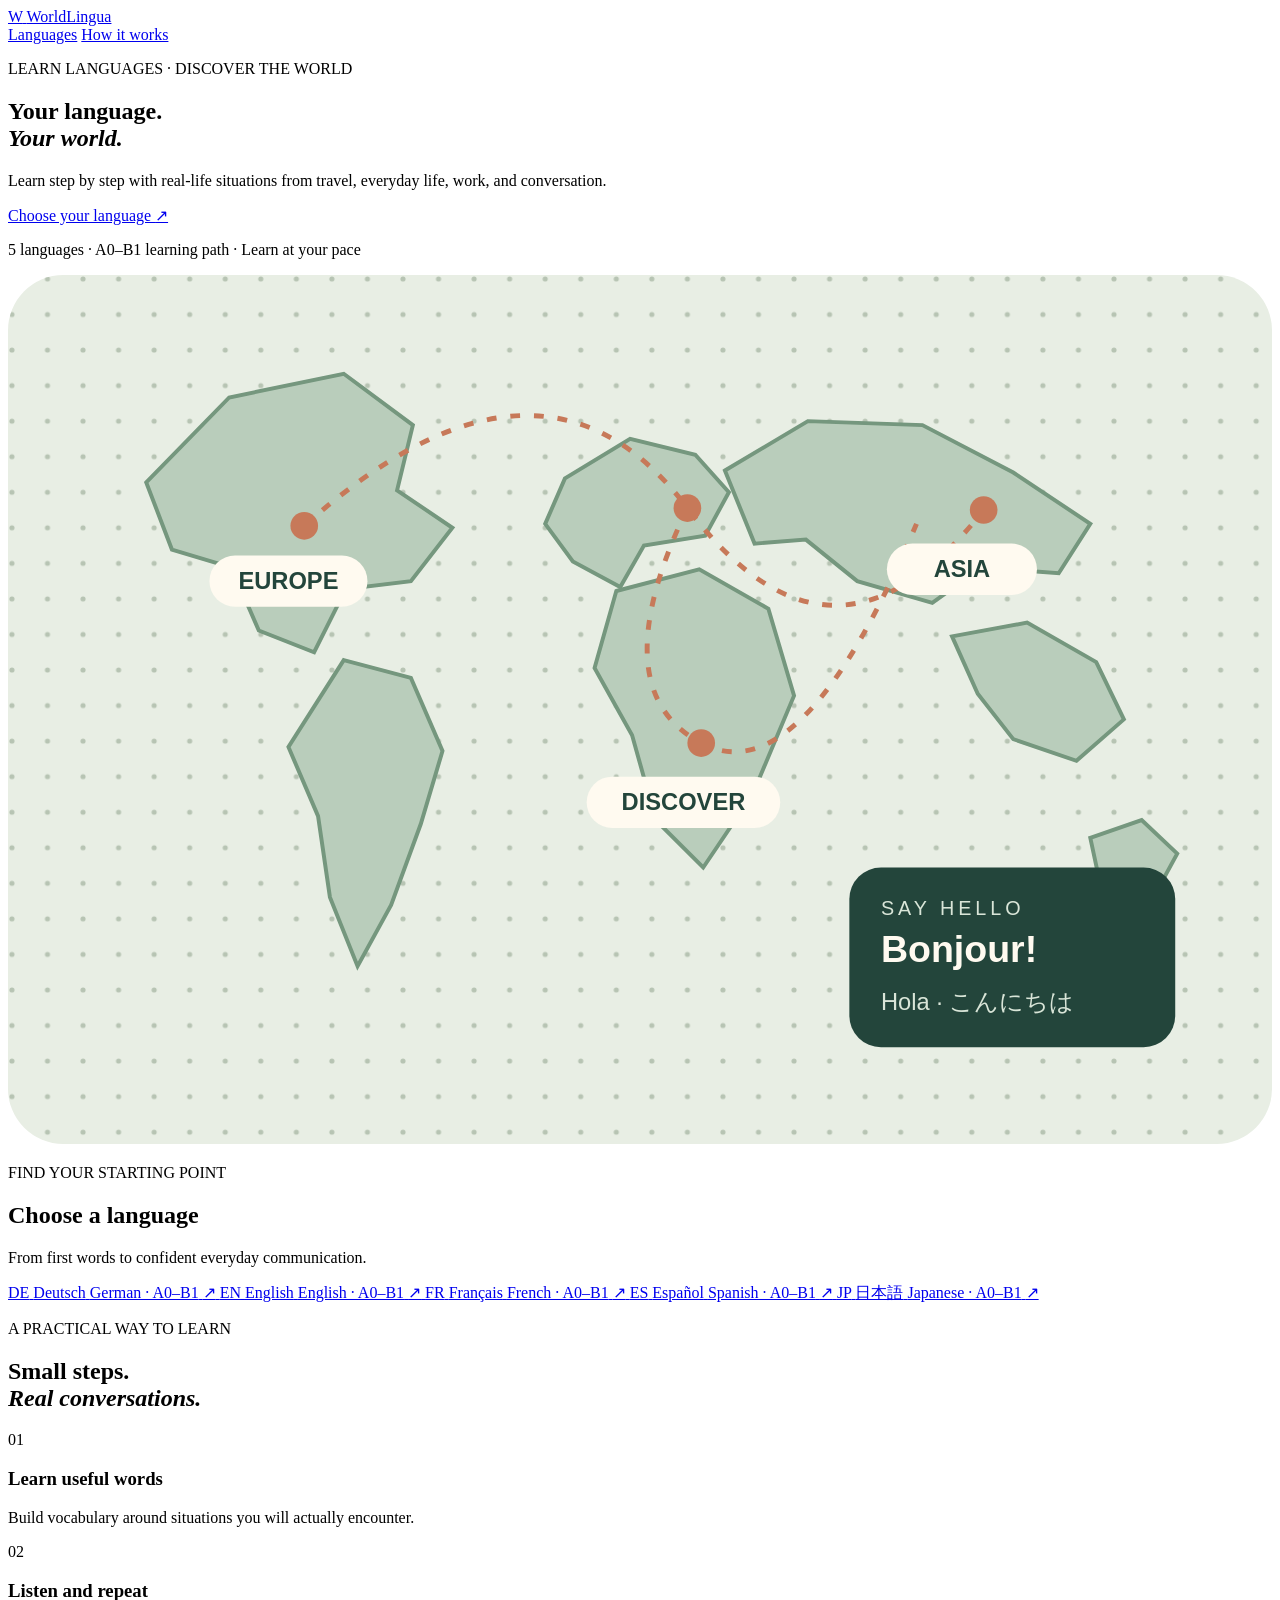
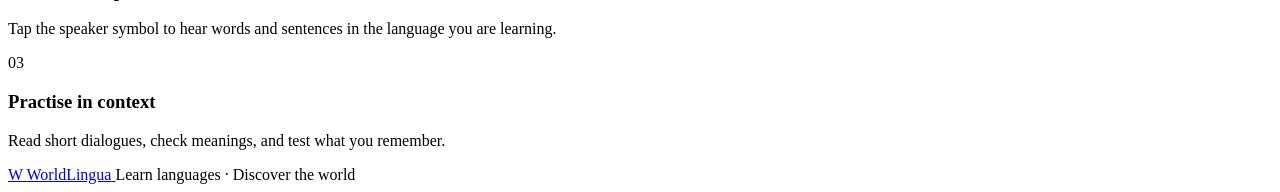
==== index.html @ 73311a42 "Add files via upload" ====
<!DOCTYPE html>
<html lang="en">
<head>
  <meta charset="UTF-8">
  <meta name="viewport" content="width=device-width, initial-scale=1.0">
  <meta name="theme-color" content="#f7f4ec">
  <meta name="description" content="WorldLingua — Learn languages. Discover the world.">
  <title>WorldLingua — Learn Languages · Discover the World</title>
  <link rel="stylesheet" href="css/style.css">
</head>
<body>
  <header class="site-header">
    <a class="brand" href="index.html" aria-label="WorldLingua home">
      <span class="brand-mark">W</span>
      <span>WorldLingua</span>
    </a>
    <nav>
      <a href="#languages">Languages</a>
      <a href="#method">How it works</a>
    </nav>
  </header>

  <main>
    <section class="hero">
      <div class="hero-copy">
        <p class="eyebrow">LEARN LANGUAGES · DISCOVER THE WORLD</p>

        <h1>
          Your language.<br>
          <em>Your world.</em>
        </h1>

        <p class="hero-text">
          Learn step by step with real-life situations from travel,
          everyday life, work, and conversation.
        </p>

        <a class="primary-button" href="#languages">
          Choose your language <span aria-hidden="true">↗</span>
        </a>

        <p class="hero-meta">
          5 languages <span>·</span> A0–B1 learning path
          <span>·</span> Learn at your pace
        </p>
      </div>

      <div class="hero-art">
        <svg viewBox="0 0 640 440"
             xmlns="http://www.w3.org/2000/svg"
             role="img"
             aria-label="An illustrated world map connecting languages and cultures">

          <defs>
            <pattern id="mapDots" width="18" height="18"
                     patternUnits="userSpaceOnUse">
              <circle cx="2" cy="2" r="1.3" fill="#b7c4b3"/>
            </pattern>
          </defs>

          <rect width="640" height="440" rx="28" fill="#e8eee4"/>
          <rect width="640" height="440" rx="28" fill="url(#mapDots)"/>

          <!-- North America -->
          <path d="M70 105 L112 62 L170 50 L205 76
                   L197 109 L225 128 L204 155
                   L171 159 L155 191 L127 180
                   L113 148 L83 139 Z"
                fill="#b9cdbb" stroke="#75977e" stroke-width="2"/>

          <!-- South America -->
          <path d="M170 195 L204 204 L220 241
                   L209 278 L194 319 L177 350
                   L163 315 L157 274 L142 239 Z"
                fill="#b9cdbb" stroke="#75977e" stroke-width="2"/>

          <!-- Europe -->
          <path d="M282 103 L315 83 L348 91
                   L365 110 L353 132 L322 137
                   L310 158 L286 145 L272 126 Z"
                fill="#b9cdbb" stroke="#75977e" stroke-width="2"/>

          <!-- Africa -->
          <path d="M308 160 L350 149 L385 169
                   L398 213 L377 263 L352 300
                   L328 276 L316 233 L297 199 Z"
                fill="#b9cdbb" stroke="#75977e" stroke-width="2"/>

          <!-- Asia -->
          <path d="M363 99 L405 74 L463 76
                   L509 100 L548 126 L532 151
                   L493 148 L468 166 L430 155
                   L404 134 L378 136 Z"
                fill="#b9cdbb" stroke="#75977e" stroke-width="2"/>

          <!-- Southeast Asia -->
          <path d="M478 183 L516 176 L551 196
                   L565 225 L541 246 L509 235
                   L491 212 Z"
                fill="#b9cdbb" stroke="#75977e" stroke-width="2"/>

          <!-- Australia -->
          <path d="M548 285 L574 276 L592 293
                   L580 315 L554 313 Z"
                fill="#b9cdbb" stroke="#75977e" stroke-width="2"/>

          <!-- Travel routes -->
          <g fill="none" stroke="#c77959"
             stroke-width="2.5" stroke-dasharray="5 7">
            <path d="M150 127 Q270 20 344 118 T494 119"/>
            <path d="M344 118 Q300 210 351 237 T460 126"/>
          </g>

          <g fill="#c77959">
            <circle cx="150" cy="127" r="7"/>
            <circle cx="344" cy="118" r="7"/>
            <circle cx="494" cy="119" r="7"/>
            <circle cx="351" cy="237" r="7"/>
          </g>

          <!-- Map labels -->
          <g font-family="Arial, sans-serif"
             font-size="12" font-weight="700" fill="#23453b">

            <rect x="102" y="142" width="80" height="26"
                  rx="13" fill="#fffaf0"/>
            <text x="142" y="159" text-anchor="middle">EUROPE</text>

            <rect x="445" y="136" width="76" height="26"
                  rx="13" fill="#fffaf0"/>
            <text x="483" y="153" text-anchor="middle">ASIA</text>

            <rect x="293" y="254" width="98" height="26"
                  rx="13" fill="#fffaf0"/>
            <text x="342" y="271" text-anchor="middle">DISCOVER</text>
          </g>

          <!-- Language card -->
          <g transform="translate(426 300)">
            <rect width="165" height="91" rx="16" fill="#23453b"/>

            <text x="16" y="24"
                  font-family="Arial, sans-serif"
                  font-size="10" letter-spacing="2"
                  fill="#d9e5d8">SAY HELLO</text>

            <text x="16" y="48"
                  font-family="Arial, sans-serif"
                  font-size="19" font-weight="700"
                  fill="#fffaf0">Bonjour!</text>

            <text x="16" y="72"
                  font-family="Arial, sans-serif"
                  font-size="12" fill="#d9e5d8">Hola · こんにちは</text>
          </g>
        </svg>
      </div>
    </section>

    <section class="section" id="languages">
      <div class="section-heading">
        <div>
          <p class="eyebrow">FIND YOUR STARTING POINT</p>
          <h2>Choose a language</h2>
        </div>

        <p>
          From first words to confident everyday communication.
        </p>
      </div>

      <div class="language-grid">
        <a class="language-card" href="learn.html?lang=de">
          <span class="language-code">DE</span>
          <span class="language-name">Deutsch</span>
          <span class="language-sub">German · A0–B1</span>
          <span class="card-arrow" aria-hidden="true">↗</span>
        </a>

        <a class="language-card" href="learn.html?lang=en">
          <span class="language-code">EN</span>
          <span class="language-name">English</span>
          <span class="language-sub">English · A0–B1</span>
          <span class="card-arrow" aria-hidden="true">↗</span>
        </a>

        <a class="language-card" href="learn.html?lang=fr">
          <span class="language-code">FR</span>
          <span class="language-name">Français</span>
          <span class="language-sub">French · A0–B1</span>
          <span class="card-arrow" aria-hidden="true">↗</span>
        </a>

        <a class="language-card" href="learn.html?lang=es">
          <span class="language-code">ES</span>
          <span class="language-name">Español</span>
          <span class="language-sub">Spanish · A0–B1</span>
          <span class="card-arrow" aria-hidden="true">↗</span>
        </a>

        <a class="language-card" href="learn.html?lang=ja">
          <span class="language-code">JP</span>
          <span class="language-name">日本語</span>
          <span class="language-sub">Japanese · A0–B1</span>
          <span class="card-arrow" aria-hidden="true">↗</span>
        </a>
      </div>
    </section>

    <section class="method-section" id="method">
      <div>
        <p class="eyebrow">A PRACTICAL WAY TO LEARN</p>
        <h2>
          Small steps.<br>
          <em>Real conversations.</em>
        </h2>
      </div>

      <div class="method-grid">
        <article>
          <span class="method-number">01</span>
          <h3>Learn useful words</h3>
          <p>
            Build vocabulary around situations you will actually encounter.
          </p>
        </article>

        <article>
          <span class="method-number">02</span>
          <h3>Listen and repeat</h3>
          <p>
            Tap the speaker symbol to hear words and sentences in the
            language you are learning.
          </p>
        </article>

        <article>
          <span class="method-number">03</span>
          <h3>Practise in context</h3>
          <p>
            Read short dialogues, check meanings, and test what you remember.
          </p>
        </article>
      </div>
    </section>
  </main>

  <footer class="site-footer">
    <a class="brand" href="index.html">
      <span class="brand-mark">W</span>
      <span>WorldLingua</span>
    </a>
    <span>Learn languages · Discover the world</span>
  </footer>

  <script src="js/app.js"></script>
</body>
</html>
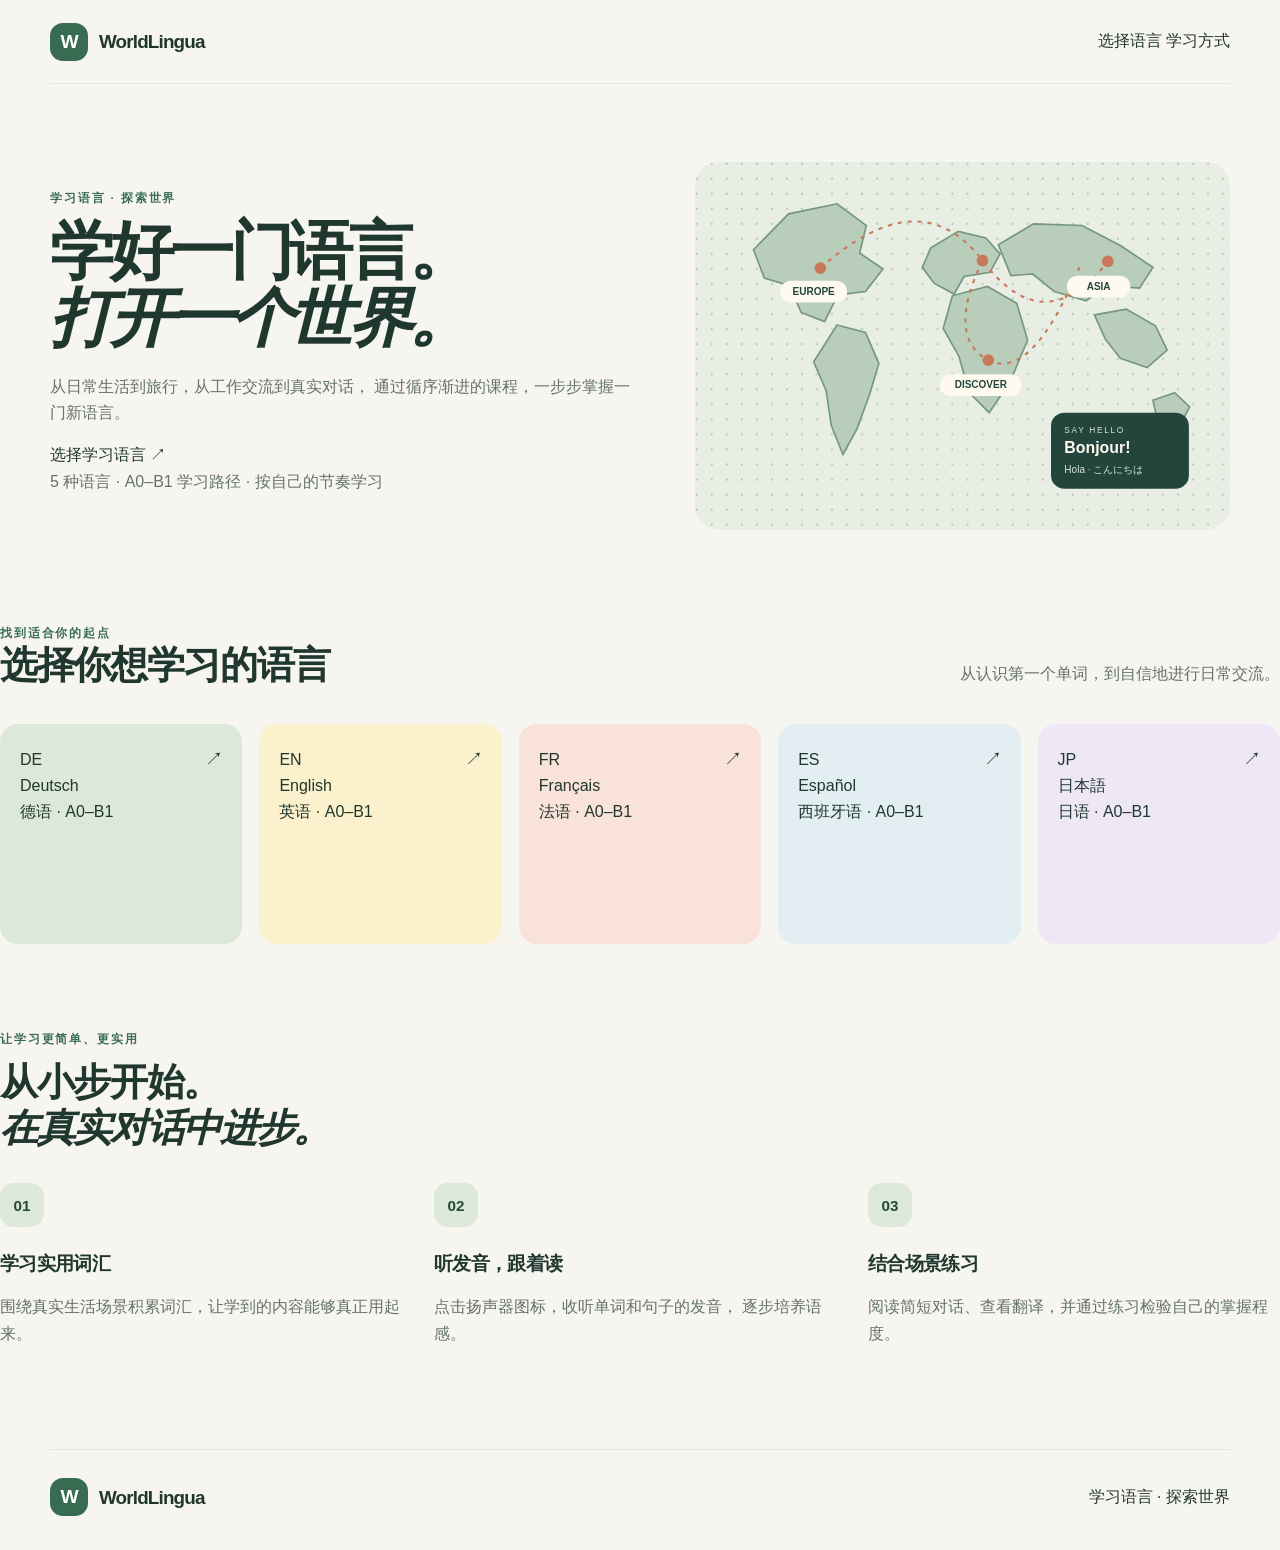
==== commit d8169b5a: "Update index.html" ====
--- a/index.html
+++ b/index.html
@@ -1,48 +1,48 @@
 
 <!DOCTYPE html>
-<html lang="en">
+<html lang="zh-CN">
 <head>
   <meta charset="UTF-8">
   <meta name="viewport" content="width=device-width, initial-scale=1.0">
   <meta name="theme-color" content="#f7f4ec">
-  <meta name="description" content="WorldLingua — Learn languages. Discover the world.">
-  <title>WorldLingua — Learn Languages · Discover the World</title>
+  <meta name="description" content="WorldLingua 世界语言学习平台——学习语言，探索世界。">
+  <title>WorldLingua 世界语言学习 · 学习语言，探索世界</title>
   <link rel="stylesheet" href="css/style.css">
 </head>
 <body>
   <header class="site-header">
-    <a class="brand" href="index.html" aria-label="WorldLingua home">
+    <a class="brand" href="index.html" aria-label="WorldLingua 首页">
       <span class="brand-mark">W</span>
       <span>WorldLingua</span>
     </a>
-    <nav>
-      <a href="#languages">Languages</a>
-      <a href="#method">How it works</a>
+    <nav aria-label="主导航">
+      <a href="#languages">选择语言</a>
+      <a href="#method">学习方式</a>
     </nav>
   </header>
 
   <main>
     <section class="hero">
       <div class="hero-copy">
-        <p class="eyebrow">LEARN LANGUAGES · DISCOVER THE WORLD</p>
+        <p class="eyebrow">学习语言 · 探索世界</p>
 
         <h1>
-          Your language.<br>
-          <em>Your world.</em>
+          学好一门语言。<br>
+          <em>打开一个世界。</em>
         </h1>
 
         <p class="hero-text">
-          Learn step by step with real-life situations from travel,
-          everyday life, work, and conversation.
+          从日常生活到旅行，从工作交流到真实对话，
+          通过循序渐进的课程，一步步掌握一门新语言。
         </p>
 
         <a class="primary-button" href="#languages">
-          Choose your language <span aria-hidden="true">↗</span>
+          选择学习语言 <span aria-hidden="true">↗</span>
         </a>
 
         <p class="hero-meta">
-          5 languages <span>·</span> A0–B1 learning path
-          <span>·</span> Learn at your pace
+          5 种语言 <span>·</span> A0–B1 学习路径
+          <span>·</span> 按自己的节奏学习
         </p>
       </div>
 
@@ -50,7 +50,7 @@
         <svg viewBox="0 0 640 440"
              xmlns="http://www.w3.org/2000/svg"
              role="img"
-             aria-label="An illustrated world map connecting languages and cultures">
+             aria-label="连接世界各地语言与文化的地图插画">
 
           <defs>
             <pattern id="mapDots" width="18" height="18"
@@ -62,50 +62,50 @@
           <rect width="640" height="440" rx="28" fill="#e8eee4"/>
           <rect width="640" height="440" rx="28" fill="url(#mapDots)"/>
 
-          <!-- North America -->
+          <!-- 北美洲 -->
           <path d="M70 105 L112 62 L170 50 L205 76
                    L197 109 L225 128 L204 155
                    L171 159 L155 191 L127 180
                    L113 148 L83 139 Z"
                 fill="#b9cdbb" stroke="#75977e" stroke-width="2"/>
 
-          <!-- South America -->
+          <!-- 南美洲 -->
           <path d="M170 195 L204 204 L220 241
                    L209 278 L194 319 L177 350
                    L163 315 L157 274 L142 239 Z"
                 fill="#b9cdbb" stroke="#75977e" stroke-width="2"/>
 
-          <!-- Europe -->
+          <!-- 欧洲 -->
           <path d="M282 103 L315 83 L348 91
                    L365 110 L353 132 L322 137
                    L310 158 L286 145 L272 126 Z"
                 fill="#b9cdbb" stroke="#75977e" stroke-width="2"/>
 
-          <!-- Africa -->
+          <!-- 非洲 -->
           <path d="M308 160 L350 149 L385 169
                    L398 213 L377 263 L352 300
                    L328 276 L316 233 L297 199 Z"
                 fill="#b9cdbb" stroke="#75977e" stroke-width="2"/>
 
-          <!-- Asia -->
+          <!-- 亚洲 -->
           <path d="M363 99 L405 74 L463 76
                    L509 100 L548 126 L532 151
                    L493 148 L468 166 L430 155
                    L404 134 L378 136 Z"
                 fill="#b9cdbb" stroke="#75977e" stroke-width="2"/>
 
-          <!-- Southeast Asia -->
+          <!-- 东南亚 -->
           <path d="M478 183 L516 176 L551 196
                    L565 225 L541 246 L509 235
                    L491 212 Z"
                 fill="#b9cdbb" stroke="#75977e" stroke-width="2"/>
 
-          <!-- Australia -->
+          <!-- 澳大利亚 -->
           <path d="M548 285 L574 276 L592 293
                    L580 315 L554 313 Z"
                 fill="#b9cdbb" stroke="#75977e" stroke-width="2"/>
 
-          <!-- Travel routes -->
+          <!-- 语言与文化交流路线 -->
           <g fill="none" stroke="#c77959"
              stroke-width="2.5" stroke-dasharray="5 7">
             <path d="M150 127 Q270 20 344 118 T494 119"/>
@@ -119,7 +119,7 @@
             <circle cx="351" cy="237" r="7"/>
           </g>
 
-          <!-- Map labels -->
+          <!-- 地图标签 -->
           <g font-family="Arial, sans-serif"
              font-size="12" font-weight="700" fill="#23453b">
 
@@ -136,7 +136,7 @@
             <text x="342" y="271" text-anchor="middle">DISCOVER</text>
           </g>
 
-          <!-- Language card -->
+          <!-- 多语言示例卡片 -->
           <g transform="translate(426 300)">
             <rect width="165" height="91" rx="16" fill="#23453b"/>
 
@@ -161,12 +161,12 @@
     <section class="section" id="languages">
       <div class="section-heading">
         <div>
-          <p class="eyebrow">FIND YOUR STARTING POINT</p>
-          <h2>Choose a language</h2>
+          <p class="eyebrow">找到适合你的起点</p>
+          <h2>选择你想学习的语言</h2>
         </div>
 
         <p>
-          From first words to confident everyday communication.
+          从认识第一个单词，到自信地进行日常交流。
         </p>
       </div>
 
@@ -174,35 +174,35 @@
         <a class="language-card" href="learn.html?lang=de">
           <span class="language-code">DE</span>
           <span class="language-name">Deutsch</span>
-          <span class="language-sub">German · A0–B1</span>
+          <span class="language-sub">德语 · A0–B1</span>
           <span class="card-arrow" aria-hidden="true">↗</span>
         </a>
 
         <a class="language-card" href="learn.html?lang=en">
           <span class="language-code">EN</span>
           <span class="language-name">English</span>
-          <span class="language-sub">English · A0–B1</span>
+          <span class="language-sub">英语 · A0–B1</span>
           <span class="card-arrow" aria-hidden="true">↗</span>
         </a>
 
         <a class="language-card" href="learn.html?lang=fr">
           <span class="language-code">FR</span>
           <span class="language-name">Français</span>
-          <span class="language-sub">French · A0–B1</span>
+          <span class="language-sub">法语 · A0–B1</span>
           <span class="card-arrow" aria-hidden="true">↗</span>
         </a>
 
         <a class="language-card" href="learn.html?lang=es">
           <span class="language-code">ES</span>
           <span class="language-name">Español</span>
-          <span class="language-sub">Spanish · A0–B1</span>
+          <span class="language-sub">西班牙语 · A0–B1</span>
           <span class="card-arrow" aria-hidden="true">↗</span>
         </a>
 
         <a class="language-card" href="learn.html?lang=ja">
           <span class="language-code">JP</span>
           <span class="language-name">日本語</span>
-          <span class="language-sub">Japanese · A0–B1</span>
+          <span class="language-sub">日语 · A0–B1</span>
           <span class="card-arrow" aria-hidden="true">↗</span>
         </a>
       </div>
@@ -210,36 +210,36 @@
 
     <section class="method-section" id="method">
       <div>
-        <p class="eyebrow">A PRACTICAL WAY TO LEARN</p>
+        <p class="eyebrow">让学习更简单、更实用</p>
         <h2>
-          Small steps.<br>
-          <em>Real conversations.</em>
+          从小步开始。<br>
+          <em>在真实对话中进步。</em>
         </h2>
       </div>
 
       <div class="method-grid">
         <article>
           <span class="method-number">01</span>
-          <h3>Learn useful words</h3>
+          <h3>学习实用词汇</h3>
           <p>
-            Build vocabulary around situations you will actually encounter.
+            围绕真实生活场景积累词汇，让学到的内容能够真正用起来。
           </p>
         </article>
 
         <article>
           <span class="method-number">02</span>
-          <h3>Listen and repeat</h3>
+          <h3>听发音，跟着读</h3>
           <p>
-            Tap the speaker symbol to hear words and sentences in the
-            language you are learning.
+            点击扬声器图标，收听单词和句子的发音，
+            逐步培养语感。
           </p>
         </article>
 
         <article>
           <span class="method-number">03</span>
-          <h3>Practise in context</h3>
+          <h3>结合场景练习</h3>
           <p>
-            Read short dialogues, check meanings, and test what you remember.
+            阅读简短对话、查看翻译，并通过练习检验自己的掌握程度。
           </p>
         </article>
       </div>
@@ -247,11 +247,11 @@
   </main>
 
   <footer class="site-footer">
-    <a class="brand" href="index.html">
+    <a class="brand" href="index.html" aria-label="WorldLingua 首页">
       <span class="brand-mark">W</span>
       <span>WorldLingua</span>
     </a>
-    <span>Learn languages · Discover the world</span>
+    <span>学习语言 · 探索世界</span>
   </footer>
 
   <script src="js/app.js"></script>
--- a/css/style.css
+++ b/css/style.css
@@ -0,0 +1,2170 @@
+
+/* =========================================================
+   WorldLingua — Main stylesheet
+   File: css/style.css
+   ========================================================= */
+
+/* ---------- 1. Design tokens ---------- */
+
+:root {
+  --page-bg: #f7f5ef;
+  --surface: #ffffff;
+  --surface-soft: #eeefe6;
+
+  --ink: #20372f;
+  --ink-soft: #64736a;
+  --ink-muted: #849087;
+
+  --green: #376c53;
+  --green-dark: #244b3b;
+  --green-light: #dce9d9;
+
+  --yellow: #f3d77b;
+  --yellow-light: #fbf1cd;
+
+  --coral: #ed9278;
+  --coral-light: #f9e2d9;
+
+  --blue: #a8c9d6;
+  --blue-light: #e2eef2;
+
+  --purple: #c6b6dc;
+  --purple-light: #eee7f5;
+
+  --border: #e2e4db;
+  --border-strong: #d3d9ce;
+
+  --shadow-soft: 0 8px 30px rgba(32, 55, 47, 0.055);
+  --shadow-hover: 0 14px 38px rgba(32, 55, 47, 0.11);
+
+  --radius-sm: 10px;
+  --radius-md: 18px;
+  --radius-lg: 26px;
+  --radius-xl: 34px;
+
+  --content-width: 1180px;
+
+  --font-main:
+    Inter,
+    "Segoe UI",
+    "Helvetica Neue",
+    Arial,
+    "Noto Sans",
+    "Yu Gothic",
+    "Hiragino Kaku Gothic ProN",
+    Meiryo,
+    sans-serif;
+}
+
+/* ---------- 2. Reset and base ---------- */
+
+* {
+  box-sizing: border-box;
+}
+
+html {
+  scroll-behavior: smooth;
+  scroll-padding-top: 90px;
+}
+
+body {
+  margin: 0;
+  background: var(--page-bg);
+  color: var(--ink);
+  font-family: var(--font-main);
+  font-size: 16px;
+  line-height: 1.65;
+  -webkit-font-smoothing: antialiased;
+  text-rendering: optimizeLegibility;
+}
+
+body,
+button,
+input,
+select,
+textarea {
+  font-family: var(--font-main);
+}
+
+button,
+input,
+select,
+textarea {
+  font-size: inherit;
+}
+
+button {
+  color: inherit;
+}
+
+button:focus-visible,
+a:focus-visible,
+input:focus-visible,
+select:focus-visible,
+textarea:focus-visible {
+  outline: 3px solid rgba(55, 108, 83, 0.35);
+  outline-offset: 4px;
+}
+
+a {
+  color: inherit;
+  text-decoration: none;
+}
+
+button {
+  -webkit-tap-highlight-color: transparent;
+}
+
+img,
+svg {
+  max-width: 100%;
+}
+
+[hidden] {
+  display: none !important;
+}
+
+::selection {
+  background: var(--green-light);
+  color: var(--green-dark);
+}
+
+/* ---------- 3. Shared typography ---------- */
+
+h1,
+h2,
+h3,
+h4,
+p {
+  margin-top: 0;
+}
+
+h1,
+h2,
+h3,
+h4 {
+  color: var(--ink);
+  line-height: 1.2;
+  letter-spacing: -0.035em;
+}
+
+h1 {
+  font-size: clamp(2.5rem, 5vw, 4.7rem);
+  font-weight: 750;
+}
+
+h2 {
+  font-size: clamp(1.7rem, 3vw, 2.6rem);
+  font-weight: 720;
+}
+
+h3 {
+  font-size: 1.2rem;
+  font-weight: 700;
+}
+
+p {
+  color: var(--ink-soft);
+}
+
+.eyebrow {
+  margin-bottom: 12px;
+  color: var(--green);
+  font-size: 0.73rem;
+  font-weight: 800;
+  letter-spacing: 0.16em;
+  line-height: 1.5;
+}
+
+.section-description {
+  max-width: 650px;
+  color: var(--ink-soft);
+  font-size: 0.98rem;
+  line-height: 1.8;
+}
+
+.loading-message {
+  padding: 24px;
+  color: var(--ink-soft);
+  text-align: center;
+}
+
+/* ---------- 4. Shared header ---------- */
+
+.site-header {
+  position: relative;
+  z-index: 10;
+
+  display: flex;
+  align-items: center;
+  justify-content: space-between;
+  gap: 24px;
+
+  width: min(calc(100% - 64px), var(--content-width));
+  min-height: 84px;
+  margin: 0 auto;
+
+  border-bottom: 1px solid rgba(32, 55, 47, 0.08);
+}
+
+.brand {
+  display: inline-flex;
+  align-items: center;
+  gap: 11px;
+
+  color: var(--ink);
+  font-size: 1.18rem;
+  font-weight: 800;
+  letter-spacing: -0.045em;
+}
+
+.brand-mark {
+  display: grid;
+  width: 38px;
+  height: 38px;
+  place-items: center;
+
+  border-radius: 13px;
+  background: var(--green);
+  color: #fff;
+
+  font-size: 1.2rem;
+  font-weight: 850;
+  letter-spacing: -0.06em;
+}
+
+.header-nav {
+  display: flex;
+  align-items: center;
+  gap: 28px;
+}
+
+.header-nav a {
+  color: var(--ink-soft);
+  font-size: 0.9rem;
+  font-weight: 650;
+  transition: color 0.2s ease;
+}
+
+.header-nav a:hover {
+  color: var(--green);
+}
+
+/* ---------- 5. Buttons and links ---------- */
+
+.button {
+  display: inline-flex;
+  align-items: center;
+  justify-content: center;
+  gap: 9px;
+
+  min-height: 48px;
+  padding: 12px 22px;
+
+  border: 1px solid transparent;
+  border-radius: 999px;
+
+  font-size: 0.92rem;
+  font-weight: 750;
+  line-height: 1.3;
+  text-align: center;
+
+  cursor: pointer;
+  transition:
+    background 0.2s ease,
+    color 0.2s ease,
+    border-color 0.2s ease,
+    transform 0.2s ease,
+    box-shadow 0.2s ease;
+}
+
+.button:hover {
+  transform: translateY(-2px);
+}
+
+.button:active {
+  transform: translateY(0);
+}
+
+.button-primary {
+  background: var(--green);
+  color: #fff;
+  box-shadow: 0 5px 14px rgba(55, 108, 83, 0.12);
+}
+
+.button-primary:hover {
+  background: var(--green-dark);
+  box-shadow: 0 8px 18px rgba(55, 108, 83, 0.18);
+}
+
+.button-secondary {
+  border-color: var(--border-strong);
+  background: var(--surface);
+  color: var(--ink);
+}
+
+.button-secondary:hover {
+  border-color: var(--green);
+  background: var(--green-light);
+}
+
+.button:disabled {
+  opacity: 0.42;
+  cursor: not-allowed;
+  transform: none;
+  box-shadow: none;
+}
+
+.back-link {
+  display: inline-flex;
+  align-items: center;
+  gap: 8px;
+
+  padding: 5px 0;
+  border: 0;
+  background: transparent;
+
+  color: var(--green);
+  font-size: 0.9rem;
+  font-weight: 750;
+
+  cursor: pointer;
+}
+
+.back-link:hover {
+  color: var(--green-dark);
+}
+
+/* ---------- 6. Homepage hero ---------- */
+
+.hero {
+  display: grid;
+  grid-template-columns: minmax(0, 1.05fr) minmax(0, 0.95fr);
+  align-items: center;
+  gap: 54px;
+
+  width: min(calc(100% - 64px), var(--content-width));
+  min-height: 540px;
+  margin: 0 auto;
+  padding: 68px 0 76px;
+}
+
+.hero-content {
+  position: relative;
+  z-index: 1;
+}
+
+.hero h1 {
+  max-width: 700px;
+  margin-bottom: 22px;
+  font-size: clamp(2.6rem, 5vw, 4.8rem);
+  line-height: 1.04;
+  letter-spacing: -0.065em;
+}
+
+.hero h1 span {
+  display: block;
+  color: var(--green);
+}
+
+.hero-description {
+  max-width: 540px;
+  margin-bottom: 30px;
+  font-size: 1.08rem;
+  line-height: 1.85;
+}
+
+.hero-actions {
+  display: flex;
+  flex-wrap: wrap;
+  align-items: center;
+  gap: 12px;
+}
+
+.hero-visual {
+  position: relative;
+  display: flex;
+  align-items: center;
+  justify-content: center;
+
+  min-width: 0;
+}
+
+.hero-visual svg {
+  display: block;
+  width: 100%;
+  height: auto;
+  overflow: visible;
+}
+
+/* Support the SVG illustration in the homepage. */
+
+.hero-visual svg path,
+.hero-visual svg circle,
+.hero-visual svg ellipse,
+.hero-visual svg rect,
+.hero-visual svg line,
+.hero-visual svg polygon {
+  vector-effect: non-scaling-stroke;
+}
+
+/* ---------- 7. Homepage language section ---------- */
+
+.languages-section {
+  padding: 76px 0 92px;
+  background: #fff;
+}
+
+.section-container {
+  width: min(calc(100% - 64px), var(--content-width));
+  margin: 0 auto;
+}
+
+.section-heading {
+  display: flex;
+  align-items: flex-end;
+  justify-content: space-between;
+  gap: 24px;
+  margin-bottom: 36px;
+}
+
+.section-heading h2 {
+  max-width: 620px;
+  margin-bottom: 0;
+}
+
+.section-heading p {
+  max-width: 450px;
+  margin-bottom: 0;
+}
+
+.language-grid {
+  display: grid;
+  grid-template-columns: repeat(5, minmax(0, 1fr));
+  gap: 17px;
+}
+
+.language-card {
+  position: relative;
+  display: flex;
+  flex-direction: column;
+  align-items: flex-start;
+
+  min-height: 220px;
+  padding: 22px 19px;
+
+  overflow: hidden;
+  border: 1px solid transparent;
+  border-radius: var(--radius-md);
+
+  transition:
+    transform 0.22s ease,
+    box-shadow 0.22s ease,
+    border-color 0.22s ease;
+}
+
+.language-card:hover {
+  transform: translateY(-5px);
+  border-color: rgba(32, 55, 47, 0.12);
+  box-shadow: var(--shadow-hover);
+}
+
+.language-card:nth-child(5n + 1) {
+  background: var(--green-light);
+}
+
+.language-card:nth-child(5n + 2) {
+  background: var(--yellow-light);
+}
+
+.language-card:nth-child(5n + 3) {
+  background: var(--coral-light);
+}
+
+.language-card:nth-child(5n + 4) {
+  background: var(--blue-light);
+}
+
+.language-card:nth-child(5n + 5) {
+  background: var(--purple-light);
+}
+
+.language-card h3 {
+  margin-bottom: 8px;
+  font-size: 1.12rem;
+}
+
+.language-card p {
+  margin-bottom: 22px;
+  font-size: 0.84rem;
+  line-height: 1.65;
+}
+
+.language-card .language-level {
+  display: inline-flex;
+  align-items: center;
+  margin-top: auto;
+  padding: 6px 10px;
+
+  border: 1px solid rgba(32, 55, 47, 0.1);
+  border-radius: 999px;
+
+  color: var(--ink);
+  font-size: 0.73rem;
+  font-weight: 750;
+}
+
+.language-card .card-arrow {
+  position: absolute;
+  top: 20px;
+  right: 18px;
+
+  color: var(--ink);
+  font-size: 1.1rem;
+  transition: transform 0.2s ease;
+}
+
+.language-card:hover .card-arrow {
+  transform: translate(3px, -3px);
+}
+
+/* ---------- 8. Homepage method section ---------- */
+
+.method-section {
+  padding: 86px 0;
+}
+
+.method-grid {
+  display: grid;
+  grid-template-columns: repeat(3, minmax(0, 1fr));
+  gap: 22px;
+}
+
+.method-card {
+  padding: 28px;
+  border: 1px solid var(--border);
+  border-radius: var(--radius-lg);
+  background: var(--surface);
+}
+
+.method-number {
+  display: grid;
+  width: 44px;
+  height: 44px;
+  margin-bottom: 25px;
+  place-items: center;
+
+  border-radius: 14px;
+  background: var(--green-light);
+  color: var(--green-dark);
+
+  font-size: 0.95rem;
+  font-weight: 850;
+}
+
+.method-card:nth-child(2) .method-number {
+  background: var(--yellow-light);
+}
+
+.method-card:nth-child(3) .method-number {
+  background: var(--coral-light);
+}
+
+.method-card h3 {
+  margin-bottom: 12px;
+}
+
+.method-card p {
+  margin-bottom: 0;
+  line-height: 1.8;
+}
+
+/* ---------- 9. Shared footer ---------- */
+
+.site-footer {
+  display: flex;
+  align-items: center;
+  justify-content: space-between;
+  gap: 20px;
+
+  width: min(calc(100% - 64px), var(--content-width));
+  margin: 0 auto;
+  padding: 28px 0 34px;
+
+  border-top: 1px solid var(--border);
+}
+
+.footer-brand {
+  color: var(--ink);
+  font-weight: 800;
+  letter-spacing: -0.04em;
+}
+
+.site-footer p {
+  margin: 0;
+  font-size: 0.85rem;
+}
+
+/* ---------- 10. Learning page header ---------- */
+
+.learn-page {
+  min-height: 100vh;
+}
+
+.learn-main {
+  width: min(calc(100% - 64px), var(--content-width));
+  margin: 0 auto;
+}
+
+.learn-heading {
+  padding: 38px 0 34px;
+}
+
+.learn-heading > .back-link {
+  margin-bottom: 25px;
+}
+
+.learn-heading-row {
+  display: flex;
+  align-items: flex-end;
+  justify-content: space-between;
+  gap: 30px;
+}
+
+.learn-heading h1 {
+  margin-bottom: 14px;
+  font-size: clamp(2.2rem, 4vw, 3.5rem);
+  overflow-wrap: anywhere;
+}
+
+.learn-intro {
+  max-width: 660px;
+  margin-bottom: 0;
+  font-size: 1rem;
+  line-height: 1.8;
+}
+
+.level-indicator {
+  display: flex;
+  flex-shrink: 0;
+  flex-direction: column;
+  align-items: center;
+  justify-content: center;
+
+  min-width: 112px;
+  min-height: 112px;
+  padding: 18px;
+
+  border-radius: 25px;
+  background: var(--green-light);
+}
+
+.level-label {
+  color: var(--green-dark);
+  font-size: 0.65rem;
+  font-weight: 800;
+  letter-spacing: 0.1em;
+}
+
+.level-indicator strong {
+  margin-top: 3px;
+  color: var(--green-dark);
+  font-size: 2.25rem;
+  line-height: 1.2;
+}
+
+/* ---------- 11. Learning progress overview ---------- */
+
+.learning-overview {
+  display: grid;
+  grid-template-columns: repeat(3, minmax(0, 1fr));
+  gap: 16px;
+  margin-bottom: 42px;
+}
+
+.overview-card {
+  padding: 22px 24px;
+  border: 1px solid var(--border);
+  border-radius: var(--radius-md);
+  background: var(--surface);
+}
+
+.overview-label {
+  display: block;
+  margin-bottom: 8px;
+  color: var(--ink-soft);
+  font-size: 0.84rem;
+  font-weight: 600;
+}
+
+.overview-card strong {
+  color: var(--ink);
+  font-size: 2rem;
+  font-weight: 800;
+  letter-spacing: -0.045em;
+}
+
+/* ---------- 12. Course layout ---------- */
+
+.course-layout {
+  display: grid;
+  grid-template-columns: 248px minmax(0, 1fr);
+  align-items: start;
+  gap: 36px;
+  padding-bottom: 82px;
+}
+
+.course-sidebar {
+  position: sticky;
+  top: 24px;
+  min-width: 0;
+}
+
+.sidebar-heading {
+  margin-bottom: 22px;
+}
+
+.sidebar-heading .eyebrow {
+  margin-bottom: 8px;
+}
+
+.sidebar-heading h2 {
+  margin-bottom: 0;
+  font-size: 1.65rem;
+}
+
+.level-tabs {
+  display: flex;
+  flex-direction: column;
+  gap: 8px;
+}
+
+.level-tab {
+  display: flex;
+  align-items: center;
+  gap: 13px;
+
+  width: 100%;
+  min-height: 68px;
+  padding: 12px;
+
+  border: 1px solid transparent;
+  border-radius: 15px;
+  background: transparent;
+
+  text-align: left;
+  cursor: pointer;
+
+  transition:
+    background 0.2s ease,
+    border-color 0.2s ease,
+    transform 0.2s ease;
+}
+
+.level-tab:hover {
+  background: rgba(255, 255, 255, 0.65);
+}
+
+.level-tab.active {
+  border-color: var(--border);
+  background: var(--surface);
+  box-shadow: var(--shadow-soft);
+}
+
+.level-tab-code {
+  display: grid;
+  flex-shrink: 0;
+  width: 43px;
+  height: 43px;
+  place-items: center;
+
+  border-radius: 12px;
+  background: var(--surface-soft);
+
+  color: var(--ink);
+  font-size: 0.85rem;
+  font-weight: 850;
+}
+
+.level-tab.active .level-tab-code {
+  background: var(--green);
+  color: #fff;
+}
+
+.level-tab-name {
+  color: var(--ink-soft);
+  font-size: 0.88rem;
+  font-weight: 700;
+}
+
+.level-tab.active .level-tab-name {
+  color: var(--ink);
+}
+
+.sidebar-note {
+  margin-top: 34px;
+  padding: 19px;
+  border-radius: var(--radius-md);
+  background: var(--yellow-light);
+}
+
+.sidebar-note-line {
+  display: block;
+  width: 32px;
+  height: 4px;
+  margin-bottom: 13px;
+  border-radius: 999px;
+  background: #d1a839;
+}
+
+.sidebar-note p {
+  margin-bottom: 0;
+  color: var(--ink);
+  font-size: 0.86rem;
+  font-weight: 650;
+  line-height: 1.7;
+}
+
+/* ---------- 13. Lesson list section ---------- */
+
+.course-main {
+  min-width: 0;
+}
+
+.lesson-list-section {
+  min-width: 0;
+}
+
+.section-heading-row {
+  display: flex;
+  align-items: flex-end;
+  justify-content: space-between;
+  gap: 20px;
+  margin-bottom: 12px;
+}
+
+.section-heading-row .eyebrow {
+  margin-bottom: 8px;
+}
+
+.section-heading-row h2 {
+  margin-bottom: 0;
+}
+
+.lesson-total {
+  flex-shrink: 0;
+  padding: 7px 12px;
+  border: 1px solid var(--border);
+  border-radius: 999px;
+  background: var(--surface);
+
+  color: var(--ink-soft);
+  font-size: 0.78rem;
+  font-weight: 750;
+}
+
+.lesson-list-section > .section-description {
+  margin-bottom: 25px;
+}
+
+/* The lesson cards are generated by JavaScript. */
+
+.lesson-list {
+  display: flex;
+  flex-direction: column;
+  gap: 13px;
+}
+
+.lesson-card {
+  display: grid;
+  grid-template-columns: 54px minmax(0, 1fr) auto;
+  align-items: center;
+  gap: 17px;
+
+  width: 100%;
+  min-width: 0;
+  padding: 19px;
+
+  border: 1px solid var(--border);
+  border-radius: var(--radius-md);
+  background: var(--surface);
+
+  text-align: left;
+  cursor: pointer;
+
+  transition:
+    transform 0.2s ease,
+    box-shadow 0.2s ease,
+    border-color 0.2s ease;
+}
+
+.lesson-card:hover {
+  transform: translateY(-2px);
+  border-color: var(--border-strong);
+  box-shadow: var(--shadow-soft);
+}
+
+.lesson-card:focus-visible {
+  outline-offset: 3px;
+}
+
+.lesson-card-number {
+  display: grid;
+  width: 52px;
+  height: 52px;
+  place-items: center;
+
+  border-radius: 15px;
+  background: var(--green-light);
+
+  color: var(--green-dark);
+  font-size: 0.95rem;
+  font-weight: 850;
+}
+
+.lesson-card:nth-child(4n + 2) .lesson-card-number {
+  background: var(--yellow-light);
+  color: #735d20;
+}
+
+.lesson-card:nth-child(4n + 3) .lesson-card-number {
+  background: var(--coral-light);
+  color: #8b4837;
+}
+
+.lesson-card:nth-child(4n + 4) .lesson-card-number {
+  background: var(--blue-light);
+  color: #365b68;
+}
+
+.lesson-card-content {
+  min-width: 0;
+}
+
+.lesson-card-content h3 {
+  margin-bottom: 6px;
+  font-size: 1.04rem;
+  line-height: 1.4;
+  overflow-wrap: anywhere;
+}
+
+.lesson-card-content p {
+  margin-bottom: 8px;
+  font-size: 0.85rem;
+  line-height: 1.65;
+}
+
+.lesson-card-meta {
+  display: flex;
+  flex-wrap: wrap;
+  gap: 7px;
+}
+
+.lesson-card-tag {
+  display: inline-flex;
+  align-items: center;
+  padding: 4px 8px;
+
+  border-radius: 6px;
+  background: var(--surface-soft);
+
+  color: var(--ink-soft);
+  font-size: 0.7rem;
+  font-weight: 700;
+}
+
+.lesson-card-status {
+  display: flex;
+  flex-shrink: 0;
+  align-items: center;
+  justify-content: center;
+
+  min-width: 28px;
+  min-height: 28px;
+  padding: 5px;
+
+  border-radius: 999px;
+  background: var(--surface-soft);
+
+  color: var(--ink-soft);
+  font-size: 0.75rem;
+  font-weight: 800;
+}
+
+.lesson-card.completed .lesson-card-status {
+  background: var(--green-light);
+  color: var(--green-dark);
+}
+
+.empty-lessons {
+  padding: 30px;
+  border: 1px dashed var(--border-strong);
+  border-radius: var(--radius-md);
+  background: rgba(255, 255, 255, 0.5);
+  color: var(--ink-soft);
+  text-align: center;
+}
+
+/* ---------- 14. Lesson workspace ---------- */
+
+.lesson-workspace {
+  min-width: 0;
+  padding: 25px;
+  border: 1px solid var(--border);
+  border-radius: var(--radius-lg);
+  background: var(--surface);
+  box-shadow: var(--shadow-soft);
+}
+
+.workspace-top {
+  display: flex;
+  align-items: center;
+  justify-content: space-between;
+  gap: 16px;
+  margin-bottom: 26px;
+}
+
+.lesson-level-badge {
+  display: inline-flex;
+  align-items: center;
+  justify-content: center;
+
+  min-width: 47px;
+  min-height: 32px;
+  padding: 6px 10px;
+
+  border-radius: 999px;
+  background: var(--green-light);
+
+  color: var(--green-dark);
+  font-size: 0.78rem;
+  font-weight: 850;
+}
+
+.workspace-heading {
+  margin-bottom: 27px;
+}
+
+.workspace-heading .eyebrow {
+  margin-bottom: 10px;
+}
+
+.workspace-heading h2 {
+  margin-bottom: 13px;
+  font-size: clamp(1.8rem, 3.5vw, 2.6rem);
+  overflow-wrap: anywhere;
+}
+
+.workspace-heading .section-description {
+  margin-bottom: 0;
+}
+
+/* ---------- 15. Lesson section tabs ---------- */
+
+.lesson-step-tabs {
+  display: flex;
+  gap: 5px;
+  padding: 5px;
+  margin-bottom: 25px;
+
+  overflow-x: auto;
+  border-radius: 14px;
+  background: var(--surface-soft);
+}
+
+.lesson-step-tab {
+  flex: 1 0 auto;
+  min-height: 42px;
+  padding: 9px 13px;
+
+  border: 0;
+  border-radius: 10px;
+  background: transparent;
+
+  color: var(--ink-soft);
+  font-size: 0.82rem;
+  font-weight: 750;
+  white-space: nowrap;
+
+  cursor: pointer;
+  transition:
+    background 0.2s ease,
+    color 0.2s ease,
+    box-shadow 0.2s ease;
+}
+
+.lesson-step-tab:hover {
+  color: var(--ink);
+}
+
+.lesson-step-tab.active {
+  background: var(--surface);
+  color: var(--green-dark);
+  box-shadow: 0 2px 8px rgba(32, 55, 47, 0.07);
+}
+
+/* ---------- 16. Vocabulary cards ---------- */
+
+.lesson-panel {
+  min-width: 0;
+}
+
+.vocabulary-grid {
+  display: grid;
+  grid-template-columns: repeat(2, minmax(0, 1fr));
+  gap: 12px;
+}
+
+.vocabulary-card {
+  display: flex;
+  flex-direction: column;
+  min-width: 0;
+  padding: 17px;
+
+  border: 1px solid var(--border);
+  border-radius: 15px;
+  background: #fff;
+}
+
+.vocabulary-card-top {
+  display: flex;
+  align-items: flex-start;
+  justify-content: space-between;
+  gap: 10px;
+}
+
+.vocabulary-word {
+  min-width: 0;
+  margin-bottom: 8px;
+  color: var(--ink);
+  font-size: 1.12rem;
+  font-weight: 800;
+  line-height: 1.5;
+  overflow-wrap: anywhere;
+}
+
+.vocabulary-reading {
+  display: block;
+  margin-top: 2px;
+  color: var(--ink-muted);
+  font-size: 0.8rem;
+  font-weight: 500;
+}
+
+.vocabulary-translation {
+  margin-bottom: 0;
+  color: var(--ink-soft);
+  font-size: 0.9rem;
+  line-height: 1.65;
+  overflow-wrap: anywhere;
+}
+
+.vocabulary-example {
+  margin-top: 12px;
+  padding-top: 11px;
+  border-top: 1px solid var(--border);
+
+  color: var(--ink-soft);
+  font-size: 0.82rem;
+  line-height: 1.7;
+}
+
+.vocabulary-example strong {
+  color: var(--ink);
+  font-weight: 700;
+}
+
+/* ---------- 17. Speaker controls ---------- */
+
+/*
+  Use the speaker symbol directly beside the word or sentence.
+  Do not add redundant playback labels or decorative icons.
+*/
+
+.speaker-button {
+  display: inline-flex;
+  flex-shrink: 0;
+  align-items: center;
+  justify-content: center;
+
+  width: 35px;
+  height: 35px;
+  padding: 0;
+
+  border: 1px solid var(--border);
+  border-radius: 50%;
+  background: var(--surface);
+
+  color: var(--green);
+  font-size: 1rem;
+  line-height: 1;
+
+  cursor: pointer;
+  transition:
+    background 0.2s ease,
+    color 0.2s ease,
+    border-color 0.2s ease,
+    transform 0.2s ease;
+}
+
+.speaker-button:hover {
+  transform: scale(1.06);
+  border-color: var(--green);
+  background: var(--green-light);
+  color: var(--green-dark);
+}
+
+.speaker-button:active {
+  transform: scale(0.96);
+}
+
+.speaker-button.speaking {
+  border-color: var(--green);
+  background: var(--green);
+  color: #fff;
+}
+
+/* ---------- 18. Useful sentence cards ---------- */
+
+.sentence-list {
+  display: flex;
+  flex-direction: column;
+  gap: 12px;
+}
+
+.sentence-card {
+  padding: 19px;
+  border: 1px solid var(--border);
+  border-radius: 15px;
+  background: #fff;
+}
+
+.sentence-card-main {
+  display: flex;
+  align-items: flex-start;
+  justify-content: space-between;
+  gap: 13px;
+}
+
+.sentence-original {
+  margin-bottom: 7px;
+  color: var(--ink);
+  font-size: 1.05rem;
+  font-weight: 750;
+  line-height: 1.7;
+  overflow-wrap: anywhere;
+}
+
+.sentence-reading {
+  margin: -1px 0 8px;
+  color: var(--ink-muted);
+  font-size: 0.84rem;
+  line-height: 1.7;
+}
+
+.sentence-translation {
+  margin-bottom: 0;
+  color: var(--ink-soft);
+  font-size: 0.9rem;
+  line-height: 1.75;
+}
+
+/* ---------- 19. Dialogues ---------- */
+
+.dialogue-list {
+  display: flex;
+  flex-direction: column;
+  gap: 14px;
+}
+
+.dialogue-turn {
+  display: flex;
+  flex-direction: column;
+  align-items: flex-start;
+  max-width: 90%;
+}
+
+.dialogue-turn:nth-child(even) {
+  align-self: flex-end;
+  align-items: flex-end;
+}
+
+.dialogue-speaker {
+  margin-bottom: 6px;
+  color: var(--ink-muted);
+  font-size: 0.75rem;
+  font-weight: 800;
+  letter-spacing: 0.04em;
+}
+
+.dialogue-bubble {
+  display: flex;
+  align-items: flex-start;
+  gap: 10px;
+
+  padding: 14px 16px;
+  border: 1px solid var(--border);
+  border-radius: 16px 16px 16px 5px;
+  background: var(--green-light);
+}
+
+.dialogue-turn:nth-child(even) .dialogue-bubble {
+  border-radius: 16px 16px 5px 16px;
+  background: var(--blue-light);
+}
+
+.dialogue-bubble-content {
+  min-width: 0;
+}
+
+.dialogue-original {
+  margin-bottom: 5px;
+  color: var(--ink);
+  font-size: 0.96rem;
+  font-weight: 700;
+  line-height: 1.7;
+  overflow-wrap: anywhere;
+}
+
+.dialogue-reading {
+  margin-bottom: 5px;
+  color: var(--ink-soft);
+  font-size: 0.82rem;
+  line-height: 1.7;
+}
+
+.dialogue-translation {
+  margin-bottom: 0;
+  color: var(--ink-soft);
+  font-size: 0.84rem;
+  line-height: 1.7;
+}
+
+/* ---------- 20. Practice and quiz ---------- */
+
+.practice-intro {
+  margin-bottom: 20px;
+  color: var(--ink-soft);
+  line-height: 1.8;
+}
+
+.quiz-card {
+  padding: 22px;
+  border: 1px solid var(--border);
+  border-radius: 17px;
+  background: #fff;
+}
+
+.quiz-progress {
+  margin-bottom: 14px;
+  color: var(--ink-muted);
+  font-size: 0.76rem;
+  font-weight: 800;
+  letter-spacing: 0.07em;
+  text-transform: uppercase;
+}
+
+.quiz-question {
+  margin-bottom: 20px;
+  font-size: 1.12rem;
+  font-weight: 750;
+  line-height: 1.65;
+  overflow-wrap: anywhere;
+}
+
+.quiz-options {
+  display: flex;
+  flex-direction: column;
+  gap: 10px;
+}
+
+.quiz-option {
+  display: flex;
+  align-items: center;
+  gap: 12px;
+
+  width: 100%;
+  min-height: 52px;
+  padding: 12px 15px;
+
+  border: 1px solid var(--border);
+  border-radius: 12px;
+  background: #fff;
+
+  color: var(--ink);
+  text-align: left;
+  line-height: 1.55;
+
+  cursor: pointer;
+  transition:
+    border-color 0.2s ease,
+    background 0.2s ease;
+}
+
+.quiz-option:hover:not(:disabled) {
+  border-color: var(--green);
+  background: #f7faf6;
+}
+
+.quiz-option:disabled {
+  cursor: default;
+}
+
+.quiz-option.correct {
+  border-color: #76a986;
+  background: #e6f3e7;
+  color: #245d38;
+}
+
+.quiz-option.incorrect {
+  border-color: #d98a7d;
+  background: #fae9e5;
+  color: #8b3d31;
+}
+
+.quiz-option-letter {
+  display: grid;
+  flex-shrink: 0;
+  width: 28px;
+  height: 28px;
+  place-items: center;
+
+  border: 1px solid var(--border);
+  border-radius: 8px;
+  background: var(--surface-soft);
+
+  font-size: 0.76rem;
+  font-weight: 850;
+}
+
+.quiz-feedback {
+  margin-top: 17px;
+  padding: 14px 16px;
+  border-radius: 12px;
+  background: var(--surface-soft);
+}
+
+.quiz-feedback p {
+  margin-bottom: 0;
+  font-size: 0.88rem;
+  line-height: 1.7;
+}
+
+.quiz-feedback.success {
+  background: #e6f3e7;
+}
+
+.quiz-feedback.error {
+  background: #fae9e5;
+}
+
+.quiz-actions {
+  display: flex;
+  flex-wrap: wrap;
+  justify-content: space-between;
+  gap: 12px;
+  margin-top: 20px;
+}
+
+.quiz-result {
+  padding: 28px 20px;
+  border-radius: 17px;
+  background: var(--green-light);
+  text-align: center;
+}
+
+.quiz-result h3 {
+  margin-bottom: 12px;
+}
+
+.quiz-result strong {
+  display: block;
+  margin-bottom: 10px;
+  color: var(--green-dark);
+  font-size: 2.6rem;
+  line-height: 1.2;
+}
+
+.quiz-result p {
+  margin-bottom: 20px;
+}
+
+/* ---------- 21. Lesson navigation and completion ---------- */
+
+.lesson-navigation {
+  display: flex;
+  justify-content: space-between;
+  gap: 12px;
+  margin-top: 27px;
+}
+
+.lesson-completion {
+  display: flex;
+  align-items: center;
+  justify-content: space-between;
+  gap: 20px;
+
+  margin-top: 32px;
+  padding: 22px;
+
+  border: 1px solid var(--border);
+  border-radius: 17px;
+  background: var(--surface-soft);
+}
+
+.lesson-completion h3 {
+  margin-bottom: 7px;
+  font-size: 1.02rem;
+}
+
+.lesson-completion p {
+  margin-bottom: 0;
+  font-size: 0.84rem;
+  line-height: 1.7;
+}
+
+.lesson-completion .button {
+  flex-shrink: 0;
+}
+
+.lesson-completion.is-complete {
+  border-color: #b8d4bb;
+  background: #e7f1e5;
+}
+
+.lesson-completion.is-complete h3 {
+  color: var(--green-dark);
+}
+
+/* ---------- 22. General content helpers ---------- */
+
+.content-note {
+  margin-top: 20px;
+  padding: 16px 18px;
+  border-left: 4px solid var(--yellow);
+  border-radius: 0 12px 12px 0;
+  background: var(--yellow-light);
+}
+
+.content-note p {
+  margin-bottom: 0;
+  color: var(--ink);
+  font-size: 0.88rem;
+  line-height: 1.75;
+}
+
+.word-category {
+  display: inline-block;
+  margin-bottom: 8px;
+  color: var(--ink-muted);
+  font-size: 0.7rem;
+  font-weight: 800;
+  letter-spacing: 0.08em;
+  text-transform: uppercase;
+}
+
+.grammar-card {
+  margin-bottom: 14px;
+  padding: 20px;
+  border: 1px solid var(--border);
+  border-radius: 15px;
+  background: #fff;
+}
+
+.grammar-card h3 {
+  margin-bottom: 10px;
+}
+
+.grammar-card p:last-child {
+  margin-bottom: 0;
+}
+
+.grammar-example {
+  margin-top: 13px;
+  padding: 12px 14px;
+  border-radius: 10px;
+  background: var(--surface-soft);
+  color: var(--ink);
+  font-size: 0.9rem;
+  line-height: 1.8;
+}
+
+.lesson-section-title {
+  margin-bottom: 18px;
+  font-size: 1.2rem;
+}
+
+/* ---------- 23. Empty, error and status messages ---------- */
+
+.status-message {
+  padding: 17px;
+  border-radius: 12px;
+  background: var(--surface-soft);
+  color: var(--ink-soft);
+  font-size: 0.9rem;
+  line-height: 1.75;
+}
+
+.status-message.error {
+  background: var(--coral-light);
+  color: #743e32;
+}
+
+.status-message.success {
+  background: var(--green-light);
+  color: var(--green-dark);
+}
+
+/* ---------- 24. Japanese and multilingual text ---------- */
+
+[lang="ja"],
+.japanese-text {
+  font-family:
+    "Noto Sans JP",
+    "Yu Gothic",
+    "Hiragino Kaku Gothic ProN",
+    Meiryo,
+    sans-serif;
+  line-height: 1.9;
+}
+
+.vocabulary-word[lang="ja"],
+.sentence-original[lang="ja"],
+.dialogue-original[lang="ja"] {
+  letter-spacing: 0.01em;
+}
+
+.vocabulary-reading,
+.sentence-reading,
+.dialogue-reading {
+  overflow-wrap: anywhere;
+}
+
+/* ---------- 25. Responsive: tablet ---------- */
+
+@media (max-width: 1050px) {
+  .hero {
+    gap: 30px;
+  }
+
+  .language-grid {
+    grid-template-columns: repeat(3, minmax(0, 1fr));
+  }
+
+  .language-card {
+    min-height: 195px;
+  }
+
+  .course-layout {
+    grid-template-columns: 215px minmax(0, 1fr);
+    gap: 24px;
+  }
+
+  .lesson-workspace {
+    padding: 21px;
+  }
+}
+
+/* ---------- 26. Responsive: small tablet ---------- */
+
+@media (max-width: 760px) {
+  .site-header {
+    width: min(calc(100% - 36px), var(--content-width));
+    min-height: 72px;
+  }
+
+  .brand {
+    font-size: 1.05rem;
+  }
+
+  .brand-mark {
+    width: 34px;
+    height: 34px;
+    border-radius: 11px;
+  }
+
+  .header-nav {
+    gap: 17px;
+  }
+
+  .header-nav a {
+    font-size: 0.84rem;
+  }
+
+  .hero {
+    grid-template-columns: 1fr;
+    gap: 28px;
+
+    width: min(calc(100% - 36px), var(--content-width));
+    min-height: auto;
+    padding: 56px 0 65px;
+  }
+
+  .hero h1 {
+    max-width: 650px;
+    font-size: clamp(2.7rem, 9vw, 4.2rem);
+  }
+
+  .hero-visual {
+    max-width: 570px;
+    margin: 0 auto;
+  }
+
+  .section-container {
+    width: min(calc(100% - 36px), var(--content-width));
+  }
+
+  .languages-section {
+    padding: 60px 0 68px;
+  }
+
+  .section-heading {
+    align-items: flex-start;
+    flex-direction: column;
+    gap: 14px;
+    margin-bottom: 27px;
+  }
+
+  .language-grid {
+    grid-template-columns: repeat(2, minmax(0, 1fr));
+    gap: 12px;
+  }
+
+  .language-card {
+    min-height: 190px;
+    padding: 19px 16px;
+  }
+
+  .method-section {
+    padding: 62px 0;
+  }
+
+  .method-grid {
+    grid-template-columns: 1fr;
+    gap: 14px;
+  }
+
+  .method-card {
+    padding: 23px;
+  }
+
+  .site-footer {
+    width: min(calc(100% - 36px), var(--content-width));
+  }
+
+  .learn-main {
+    width: min(calc(100% - 36px), var(--content-width));
+  }
+
+  .learn-heading {
+    padding-top: 30px;
+  }
+
+  .learn-heading-row {
+    align-items: flex-start;
+    gap: 18px;
+  }
+
+  .level-indicator {
+    min-width: 82px;
+    min-height: 82px;
+    padding: 12px;
+    border-radius: 19px;
+  }
+
+  .level-indicator strong {
+    font-size: 1.8rem;
+  }
+
+  .level-label {
+    font-size: 0.55rem;
+  }
+
+  .learning-overview {
+    gap: 10px;
+    margin-bottom: 30px;
+  }
+
+  .overview-card {
+    padding: 17px 14px;
+  }
+
+  .overview-label {
+    font-size: 0.76rem;
+    line-height: 1.5;
+  }
+
+  .overview-card strong {
+    font-size: 1.65rem;
+  }
+
+  .course-layout {
+    grid-template-columns: 1fr;
+    gap: 30px;
+    padding-bottom: 60px;
+  }
+
+  .course-sidebar {
+    position: static;
+  }
+
+  .sidebar-heading {
+    margin-bottom: 14px;
+  }
+
+  .level-tabs {
+    display: grid;
+    grid-template-columns: repeat(4, minmax(0, 1fr));
+    gap: 7px;
+  }
+
+  .level-tab {
+    flex-direction: column;
+    align-items: center;
+    justify-content: center;
+    gap: 7px;
+
+    min-height: 94px;
+    padding: 9px 5px;
+    text-align: center;
+  }
+
+  .level-tab-code {
+    width: 38px;
+    height: 38px;
+    border-radius: 11px;
+  }
+
+  .level-tab-name {
+    font-size: 0.7rem;
+    line-height: 1.35;
+  }
+
+  .sidebar-note {
+    display: none;
+  }
+
+  .lesson-workspace {
+    padding: 19px;
+  }
+}
+
+/* ---------- 27. Responsive: mobile ---------- */
+
+@media (max-width: 480px) {
+  body {
+    font-size: 15px;
+  }
+
+  .site-header {
+    width: calc(100% - 28px);
+    gap: 10px;
+  }
+
+  .brand {
+    gap: 8px;
+    font-size: 0.98rem;
+  }
+
+  .brand-mark {
+    width: 31px;
+    height: 31px;
+    font-size: 1rem;
+  }
+
+  .header-nav {
+    gap: 12px;
+  }
+
+  .header-nav a {
+    font-size: 0.78rem;
+  }
+
+  .hero {
+    width: calc(100% - 32px);
+    padding: 43px 0 48px;
+  }
+
+  .hero h1 {
+    margin-bottom: 17px;
+    font-size: clamp(2.45rem, 11vw, 3.35rem);
+  }
+
+  .hero-description {
+    margin-bottom: 23px;
+    font-size: 0.97rem;
+  }
+
+  .hero-actions {
+    align-items: stretch;
+    flex-direction: column;
+  }
+
+  .hero-actions .button {
+    width: 100%;
+  }
+
+  .section-container {
+    width: calc(100% - 32px);
+  }
+
+  .language-card {
+    min-height: 177px;
+    padding: 17px 13px;
+    border-radius: 15px;
+  }
+
+  .language-card h3 {
+    max-width: 100%;
+    padding-right: 12px;
+    font-size: 0.98rem;
+  }
+
+  .language-card p {
+    font-size: 0.79rem;
+  }
+
+  .language-card .card-arrow {
+    top: 13px;
+    right: 12px;
+    font-size: 0.9rem;
+  }
+
+  .site-footer {
+    width: calc(100% - 32px);
+    align-items: flex-start;
+    flex-direction: column;
+    gap: 8px;
+  }
+
+  .learn-main {
+    width: calc(100% - 28px);
+  }
+
+  .learn-heading {
+    padding-top: 23px;
+  }
+
+  .learn-heading > .back-link {
+    margin-bottom: 20px;
+  }
+
+  .learn-heading-row {
+    gap: 10px;
+  }
+
+  .learn-heading h1 {
+    font-size: 2rem;
+    line-height: 1.15;
+  }
+
+  .learn-intro {
+    font-size: 0.9rem;
+  }
+
+  .level-indicator {
+    min-width: 67px;
+    min-height: 70px;
+    padding: 8px;
+    border-radius: 15px;
+  }
+
+  .level-indicator strong {
+    font-size: 1.5rem;
+  }
+
+  .level-label {
+    font-size: 0.48rem;
+    letter-spacing: 0.06em;
+  }
+
+  .learning-overview {
+    grid-template-columns: repeat(3, minmax(0, 1fr));
+    gap: 7px;
+  }
+
+  .overview-card {
+    padding: 13px 10px;
+    border-radius: 13px;
+  }
+
+  .overview-label {
+    min-height: 36px;
+    font-size: 0.69rem;
+  }
+
+  .overview-card strong {
+    font-size: 1.45rem;
+  }
+
+  .course-layout {
+    gap: 25px;
+  }
+
+  .sidebar-heading h2 {
+    font-size: 1.4rem;
+  }
+
+  .level-tabs {
+    gap: 5px;
+  }
+
+  .level-tab {
+    min-height: 83px;
+    border-radius: 12px;
+  }
+
+  .level-tab-code {
+    width: 34px;
+    height: 34px;
+    font-size: 0.78rem;
+  }
+
+  .level-tab-name {
+    font-size: 0.65rem;
+  }
+
+  .section-heading-row {
+    align-items: flex-start;
+    gap: 10px;
+  }
+
+  .section-heading-row h2 {
+    font-size: 1.7rem;
+  }
+
+  .lesson-total {
+    padding: 6px 9px;
+    font-size: 0.68rem;
+  }
+
+  .lesson-card {
+    grid-template-columns: 42px minmax(0, 1fr) 24px;
+    gap: 11px;
+    padding: 13px 11px;
+    border-radius: 14px;
+  }
+
+  .lesson-card-number {
+    width: 40px;
+    height: 40px;
+    border-radius: 11px;
+    font-size: 0.82rem;
+  }
+
+  .lesson-card-content h3 {
+    font-size: 0.93rem;
+  }
+
+  .lesson-card-content p {
+    font-size: 0.79rem;
+  }
+
+  .lesson-card-tag {
+    font-size: 0.64rem;
+  }
+
+  .lesson-card-status {
+    min-width: 23px;
+    min-height: 23px;
+    font-size: 0.68rem;
+  }
+
+  .lesson-workspace {
+    padding: 14px;
+    border-radius: 19px;
+  }
+
+  .workspace-top {
+    margin-bottom: 20px;
+  }
+
+  .workspace-heading h2 {
+    font-size: 1.75rem;
+  }
+
+  .lesson-step-tabs {
+    gap: 3px;
+    margin-right: -2px;
+    margin-left: -2px;
+  }
+
+  .lesson-step-tab {
+    min-height: 39px;
+    padding: 8px 10px;
+    font-size: 0.76rem;
+  }
+
+  .vocabulary-grid {
+    grid-template-columns: 1fr;
+    gap: 10px;
+  }
+
+  .vocabulary-card {
+    padding: 14px;
+  }
+
+  .vocabulary-word {
+    font-size: 1.05rem;
+  }
+
+  .sentence-card {
+    padding: 14px;
+  }
+
+  .dialogue-turn {
+    max-width: 96%;
+  }
+
+  .dialogue-bubble {
+    padding: 12px;
+  }
+
+  .quiz-card {
+    padding: 15px;
+  }
+
+  .quiz-question {
+    font-size: 1rem;
+  }
+
+  .quiz-option {
+    padding: 11px;
+    font-size: 0.87rem;
+  }
+
+  .lesson-navigation {
+    gap: 8px;
+  }
+
+  .lesson-navigation .button {
+    flex: 1;
+    min-width: 0;
+    padding: 11px 9px;
+    font-size: 0.78rem;
+  }
+
+  .lesson-completion {
+    align-items: stretch;
+    flex-direction: column;
+    gap: 15px;
+    padding: 16px;
+  }
+
+  .lesson-completion .button {
+    width: 100%;
+  }
+}
+
+/* ---------- 28. Reduced motion ---------- */
+
+@media (prefers-reduced-motion: reduce) {
+  *,
+  *::before,
+  *::after {
+    scroll-behavior: auto !important;
+    animation-duration: 0.01ms !important;
+    animation-iteration-count: 1 !important;
+    transition-duration: 0.01ms !important;
+  }
+}
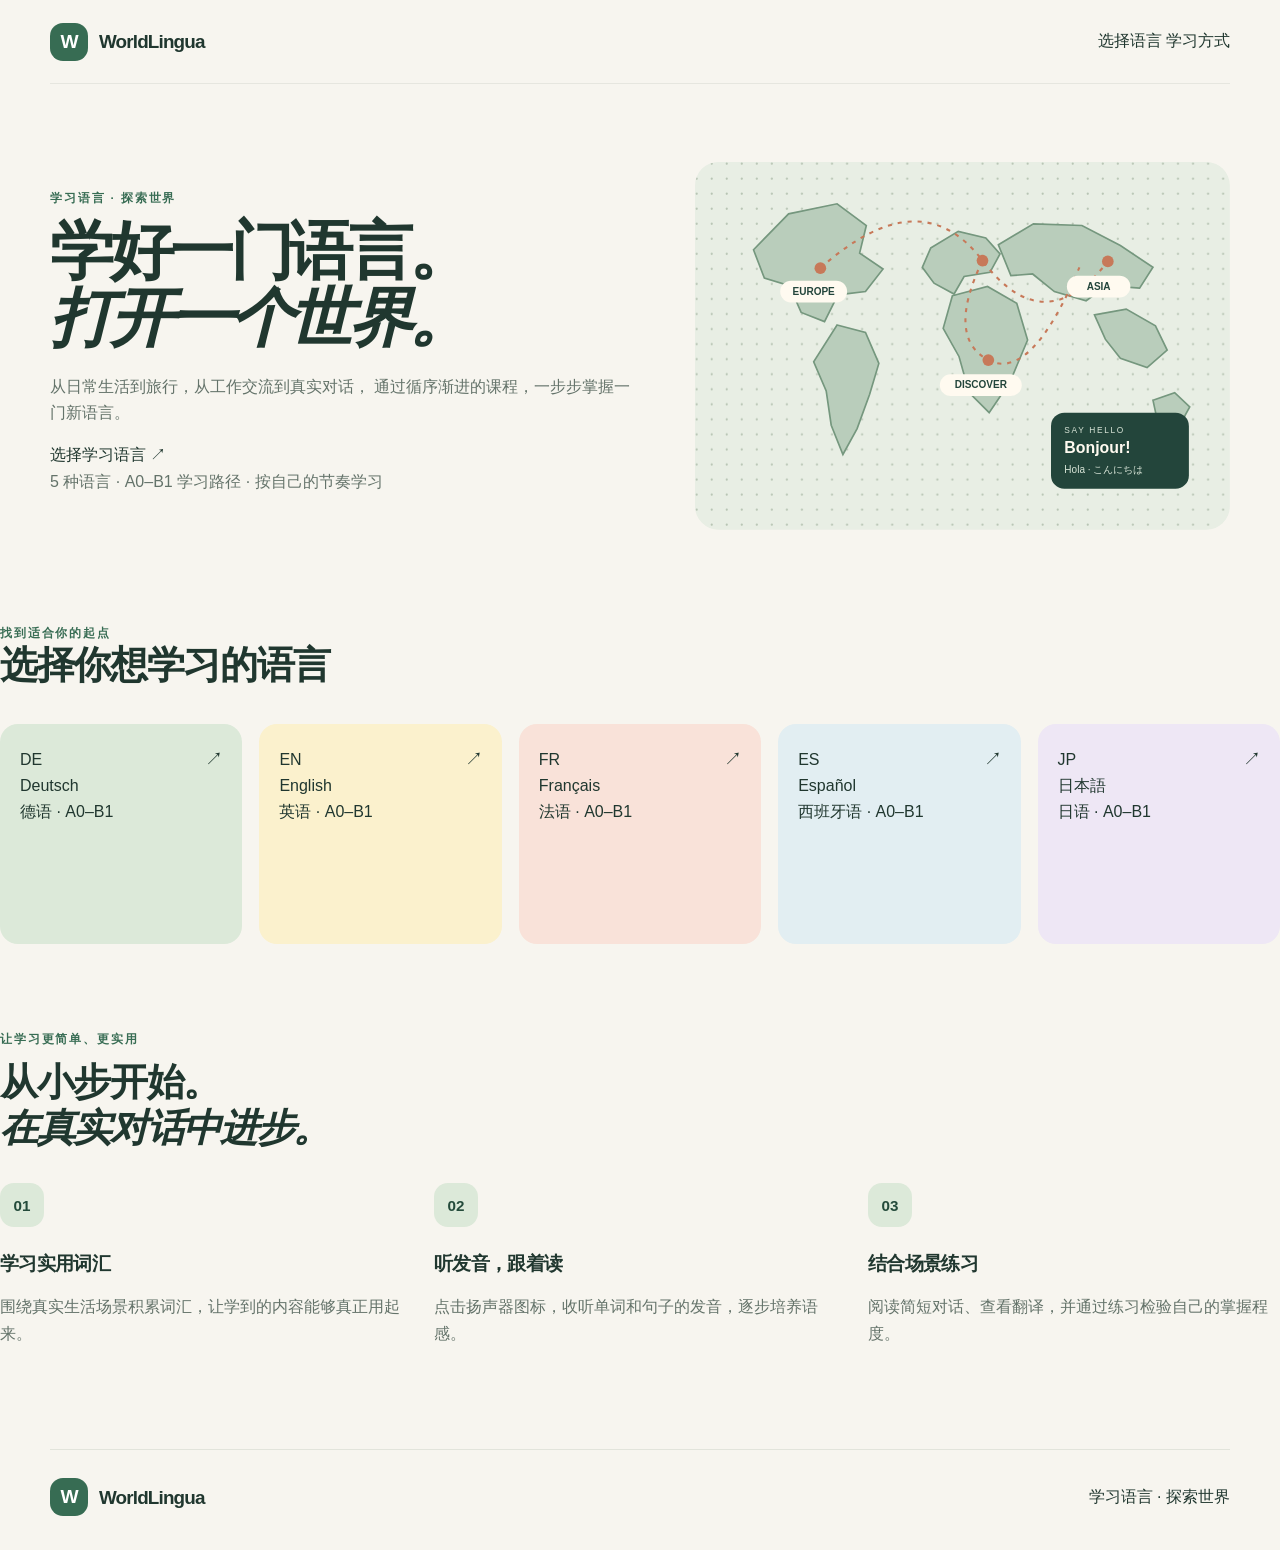
==== commit 56d228f2: "Refactor content in index.html for clarity Removed redundant explanation paragraphs and consolidated" ====
--- a/index.html
+++ b/index.html
@@ -1,4 +1,3 @@
-
 <!DOCTYPE html>
 <html lang="zh-CN">
 <head>
@@ -164,10 +163,7 @@
           <p class="eyebrow">找到适合你的起点</p>
           <h2>选择你想学习的语言</h2>
         </div>
-
-        <p>
-          从认识第一个单词，到自信地进行日常交流。
-        </p>
+        <!-- 删掉了这里的解释段落 -->
       </div>
 
       <div class="language-grid">
@@ -221,26 +217,19 @@
         <article>
           <span class="method-number">01</span>
           <h3>学习实用词汇</h3>
-          <p>
-            围绕真实生活场景积累词汇，让学到的内容能够真正用起来。
-          </p>
+          <p>围绕真实生活场景积累词汇，让学到的内容能够真正用起来。</p>
         </article>
 
         <article>
           <span class="method-number">02</span>
           <h3>听发音，跟着读</h3>
-          <p>
-            点击扬声器图标，收听单词和句子的发音，
-            逐步培养语感。
-          </p>
+          <p>点击扬声器图标，收听单词和句子的发音，逐步培养语感。</p>
         </article>
 
         <article>
           <span class="method-number">03</span>
           <h3>结合场景练习</h3>
-          <p>
-            阅读简短对话、查看翻译，并通过练习检验自己的掌握程度。
-          </p>
+          <p>阅读简短对话、查看翻译，并通过练习检验自己的掌握程度。</p>
         </article>
       </div>
     </section>
